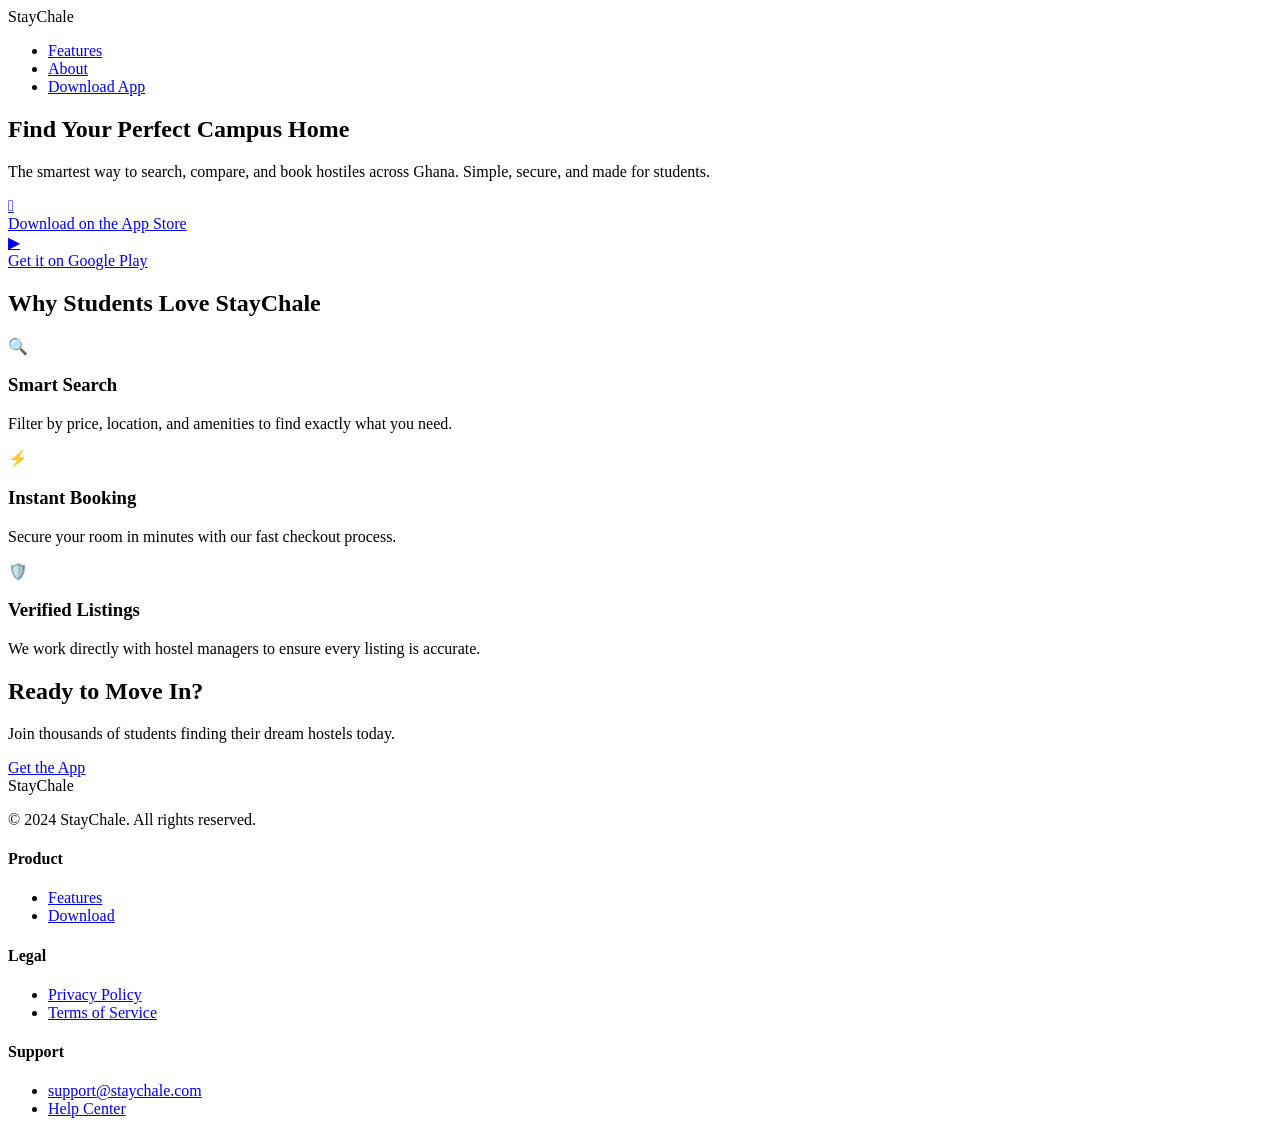
==== index.html @ f3df3274 "rt" ====
<!DOCTYPE html>
<html lang="en">
<head>
    <meta charset="UTF-8">
    <meta name="viewport" content="width=device-width, initial-scale=1.0">
    <title>StayChale | Find Your Perfect Campus Home</title>
    <meta name="description" content="StayChale is the ultimate platform for students to find, book, and manage their hostel accommodations with ease. Secure, fast, and reliable.">
    <link rel="stylesheet" href="style.css">
    <link rel="preconnect" href="https://fonts.googleapis.com">
    <link rel="preconnect" href="https://fonts.gstatic.com" crossorigin>
    <link href="https://fonts.googleapis.com/css2?family=Outfit:wght@300;400;600;700&family=Inter:wght@400;500&display=swap" rel="stylesheet">
</head>
<body>
    <header>
        <nav class="container">
            <div class="logo">
                <span class="logo-text">Stay<span>Chale</span></span>
            </div>
            <ul class="nav-links">
                <li><a href="#features">Features</a></li>
                <li><a href="#about">About</a></li>
                <li><a href="#download" class="btn-primary-sm">Download App</a></li>
            </ul>
        </nav>
    </header>

    <main>
        <section class="hero">
            <div class="container hero-content">
                <div class="hero-text">
                    <h1>Find Your Perfect <span>Campus Home</span></h1>
                    <p>The smartest way to search, compare, and book hostiles across Ghana. Simple, secure, and made for students.</p>
                    <div class="hero-btns">
                        <a href="#" class="btn-store">
                            <span class="btn-icon"></span>
                            <div class="btn-text">
                                <span class="btn-sub">Download on the</span>
                                <span class="btn-main">App Store</span>
                            </div>
                        </a>
                        <a href="#" class="btn-store">
                            <span class="btn-icon">▶</span>
                            <div class="btn-text">
                                <span class="btn-sub">Get it on</span>
                                <span class="btn-main">Google Play</span>
                            </div>
                        </a>
                    </div>
                </div>
                <div class="hero-image">
                    <div class="mockup-container">
                        <!-- We'll use CSS for a high-end mockup feel -->
                        <div class="phone-mockup">
                            <div class="phone-screen">
                                <div class="app-header">
                                    <div class="search-bar"></div>
                                </div>
                                <div class="app-content">
                                    <div class="card card-skeleton"></div>
                                    <div class="card card-skeleton"></div>
                                    <div class="card card-skeleton"></div>
                                </div>
                            </div>
                        </div>
                    </div>
                </div>
            </div>
        </section>

        <section id="features" class="features">
            <div class="container">
                <h2 class="section-title">Why Students Love StayChale</h2>
                <div class="features-grid">
                    <div class="feature-card">
                        <div class="feature-icon">🔍</div>
                        <h3>Smart Search</h3>
                        <p>Filter by price, location, and amenities to find exactly what you need.</p>
                    </div>
                    <div class="feature-card">
                        <div class="feature-icon">⚡</div>
                        <h3>Instant Booking</h3>
                        <p>Secure your room in minutes with our fast checkout process.</p>
                    </div>
                    <div class="feature-card">
                        <div class="feature-icon">🛡️</div>
                        <h3>Verified Listings</h3>
                        <p>We work directly with hostel managers to ensure every listing is accurate.</p>
                    </div>
                </div>
            </div>
        </section>

        <section id="download" class="cta">
            <div class="container cta-content">
                <h2>Ready to Move In?</h2>
                <p>Join thousands of students finding their dream hostels today.</p>
                <div class="cta-btns">
                     <a href="#" class="btn-primary">Get the App</a>
                </div>
            </div>
        </section>
    </main>

    <footer>
        <div class="container footer-content">
            <div class="footer-brand">
                <span class="logo-text">Stay<span>Chale</span></span>
                <p>© 2024 StayChale. All rights reserved.</p>
            </div>
            <div class="footer-links">
                <div>
                    <h4>Product</h4>
                    <ul>
                        <li><a href="#features">Features</a></li>
                        <li><a href="#download">Download</a></li>
                    </ul>
                </div>
                <div>
                    <h4>Legal</h4>
                    <ul>
                        <li><a href="privacy.html">Privacy Policy</a></li>
                        <li><a href="terms.html">Terms of Service</a></li>
                    </ul>
                </div>
                <div>
                    <h4>Support</h4>
                    <ul>
                        <li><a href="mailto:support@staychale.com">support@staychale.com</a></li>
                        <li><a href="#">Help Center</a></li>
                    </ul>
                </div>
            </div>
        </div>
    </footer>

    <script src="script.js"></script>
</body>
</html>
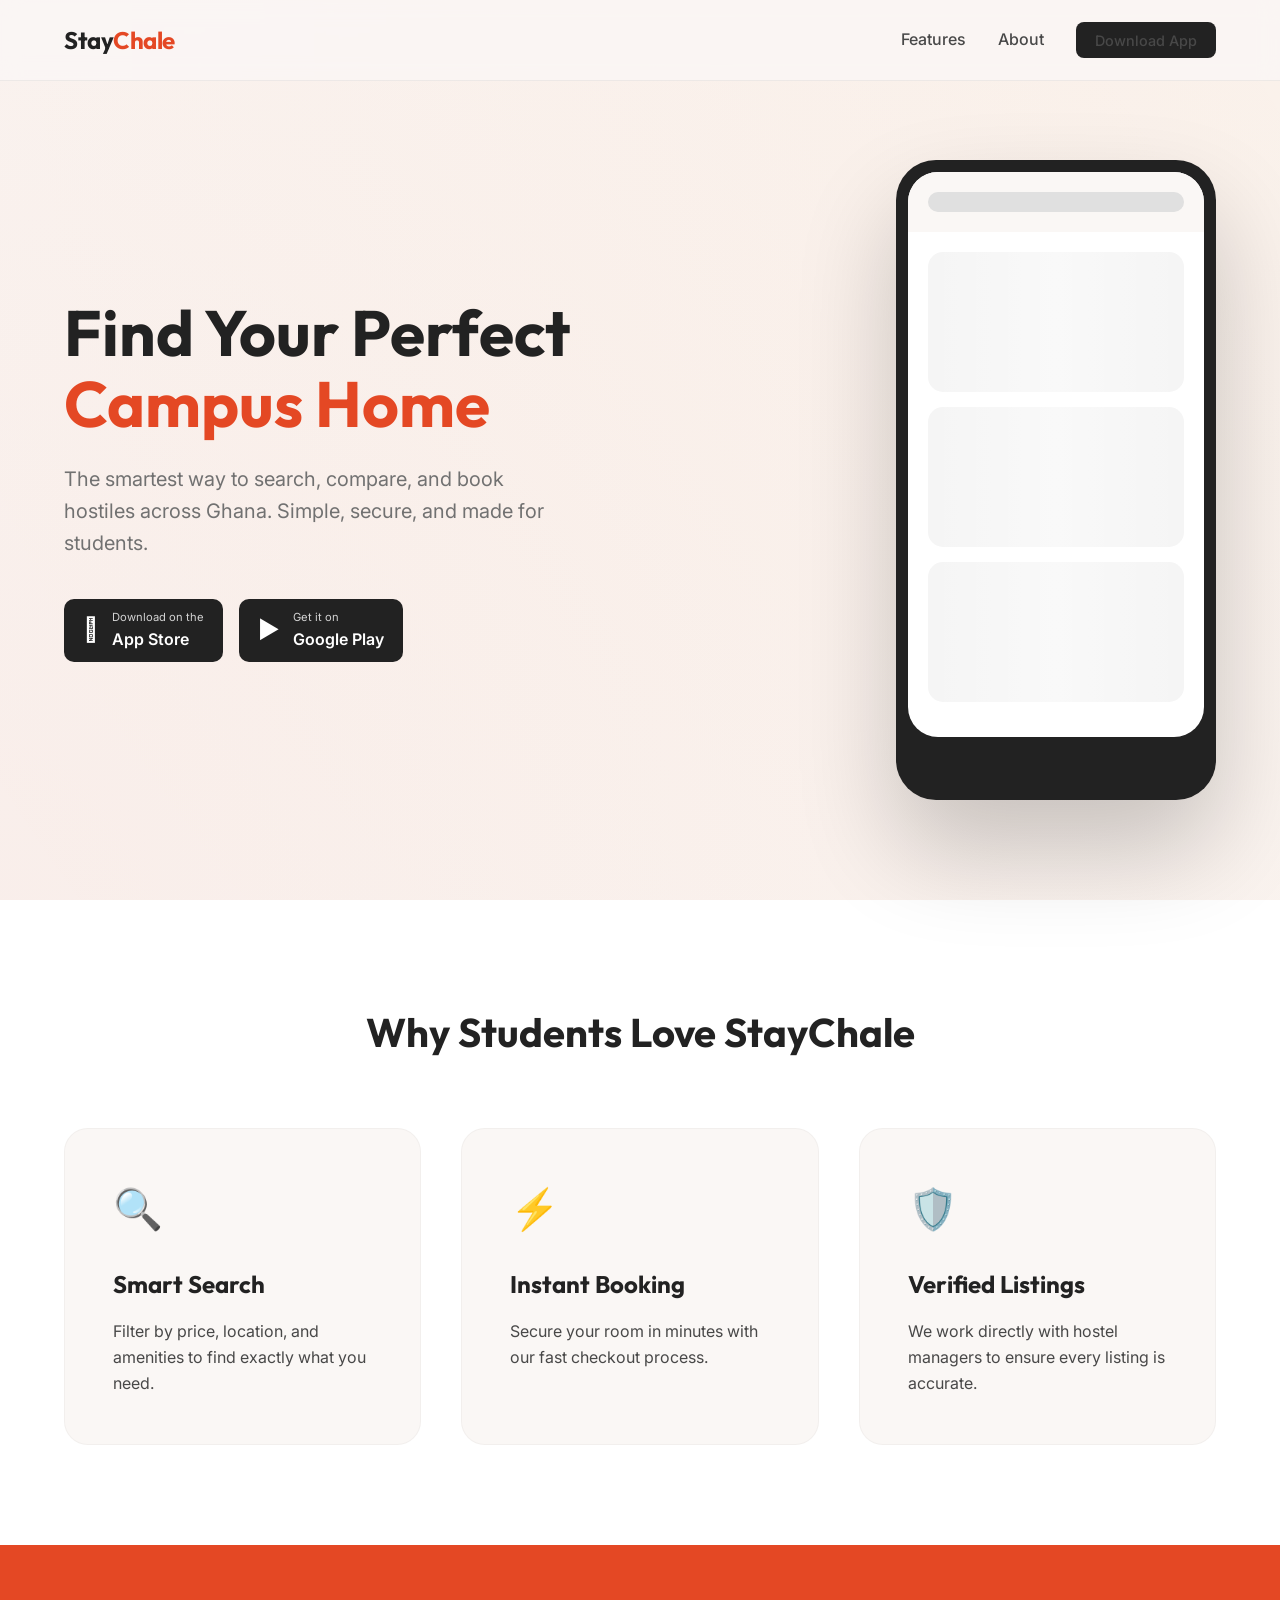
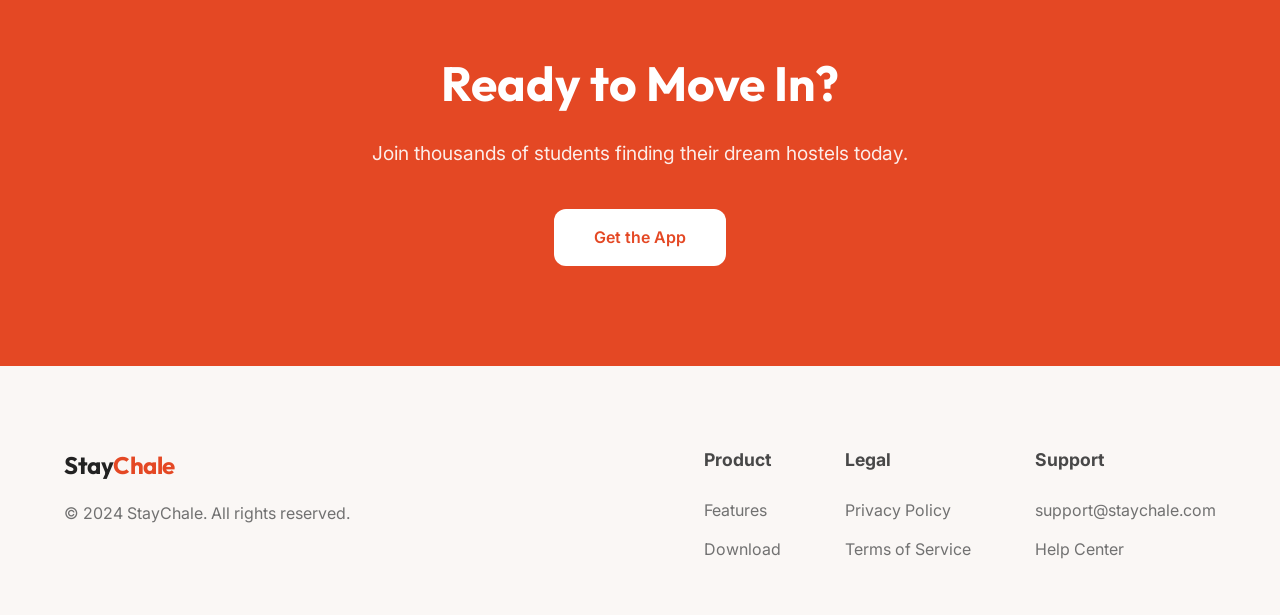
==== commit 3068deca: "tu" ====
--- a/index.html
+++ b/index.html
@@ -6,6 +6,7 @@
     <title>StayChale | Find Your Perfect Campus Home</title>
     <meta name="description" content="StayChale is the ultimate platform for students to find, book, and manage their hostel accommodations with ease. Secure, fast, and reliable.">
     <link rel="stylesheet" href="style.css">
+    <link rel="icon" type="image/png" href="favicon.png">
     <link rel="preconnect" href="https://fonts.googleapis.com">
     <link rel="preconnect" href="https://fonts.gstatic.com" crossorigin>
     <link href="https://fonts.googleapis.com/css2?family=Outfit:wght@300;400;600;700&family=Inter:wght@400;500&display=swap" rel="stylesheet">
--- a/style.css
+++ b/style.css
@@ -0,0 +1,412 @@
+:root {
+    --primary: #E44824;
+    --primary-dark: #cc3a1a;
+    --secondary: #FC8423;
+    --bg-light: #FAF7F5;
+    --white: #FFFFFF;
+    --black: #222222;
+    --grey: #717171;
+    --light-grey: #F5F5F5;
+    --text-main: #484848;
+    --success: #008489;
+    --font-heading: 'Outfit', sans-serif;
+    --font-body: 'Inter', sans-serif;
+    --transition: all 0.3s cubic-bezier(0.4, 0, 0.2, 1);
+    --shadow: 0 10px 30px rgba(0,0,0,0.05);
+}
+
+* {
+    margin: 0;
+    padding: 0;
+    box-sizing: border-box;
+}
+
+html {
+    scroll-behavior: smooth;
+}
+
+body {
+    font-family: var(--font-body);
+    color: var(--text-main);
+    background-color: var(--bg-light);
+    line-height: 1.6;
+    overflow-x: hidden;
+}
+
+h1, h2, h3, .logo-text {
+    font-family: var(--font-heading);
+    color: var(--black);
+}
+
+.container {
+    max-width: 1200px;
+    margin: 0 auto;
+    padding: 0 1.5rem;
+}
+
+/* Header & Nav */
+header {
+    background: rgba(250, 247, 245, 0.8);
+    backdrop-filter: blur(10px);
+    position: fixed;
+    top: 0;
+    width: 100%;
+    z-index: 1000;
+    border-bottom: 1px solid rgba(0,0,0,0.05);
+}
+
+nav {
+    display: flex;
+    justify-content: space-between;
+    align-items: center;
+    height: 80px;
+}
+
+.logo-text {
+    font-size: 1.5rem;
+    font-weight: 700;
+    letter-spacing: -0.5px;
+}
+
+.logo-text span {
+    color: var(--primary);
+}
+
+.nav-links {
+    display: flex;
+    list-style: none;
+    gap: 2rem;
+    align-items: center;
+}
+
+.nav-links a {
+    text-decoration: none;
+    color: var(--text-main);
+    font-weight: 500;
+    transition: var(--transition);
+}
+
+.nav-links a:hover {
+    color: var(--primary);
+}
+
+/* Buttons */
+.btn-primary {
+    background-color: var(--primary);
+    color: var(--white);
+    padding: 1rem 2.5rem;
+    border-radius: 12px;
+    text-decoration: none;
+    font-weight: 600;
+    display: inline-block;
+    transition: var(--transition);
+    border: none;
+    cursor: pointer;
+}
+
+.btn-primary:hover {
+    background-color: var(--primary-dark);
+    transform: translateY(-2px);
+    box-shadow: 0 10px 20px rgba(228, 72, 36, 0.2);
+}
+
+.btn-primary-sm {
+    background-color: var(--black);
+    color: var(--white);
+    padding: 0.6rem 1.2rem;
+    border-radius: 8px;
+    text-decoration: none;
+    font-weight: 600;
+    font-size: 0.9rem;
+    transition: var(--transition);
+}
+
+.btn-primary-sm:hover {
+    background-color: var(--primary);
+}
+
+.btn-store {
+    background: var(--black);
+    color: var(--white);
+    display: flex;
+    align-items: center;
+    padding: 0.6rem 1.2rem;
+    border-radius: 10px;
+    text-decoration: none;
+    transition: var(--transition);
+    gap: 0.8rem;
+}
+
+.btn-store:hover {
+    background-color: var(--primary);
+    transform: translateY(-2px);
+}
+
+.btn-icon {
+    font-size: 1.5rem;
+}
+
+.btn-text {
+    display: flex;
+    flex-direction: column;
+}
+
+.btn-sub {
+    font-size: 0.7rem;
+    opacity: 0.8;
+}
+
+.btn-main {
+    font-size: 1rem;
+    font-weight: 600;
+}
+
+/* Hero Section */
+.hero {
+    padding: 160px 0 100px;
+    background: radial-gradient(circle at top right, rgba(252, 132, 35, 0.05), transparent),
+                radial-gradient(circle at bottom left, rgba(228, 72, 36, 0.05), transparent);
+}
+
+.hero-content {
+    display: flex;
+    align-items: center;
+    justify-content: space-between;
+    gap: 4rem;
+}
+
+.hero-text {
+    flex: 1;
+}
+
+.hero-text h1 {
+    font-size: 4rem;
+    line-height: 1.1;
+    margin-bottom: 1.5rem;
+}
+
+.hero-text h1 span {
+    color: var(--primary);
+}
+
+.hero-text p {
+    font-size: 1.25rem;
+    color: var(--grey);
+    margin-bottom: 2.5rem;
+    max-width: 500px;
+}
+
+.hero-btns {
+    display: flex;
+    gap: 1rem;
+}
+
+.hero-image {
+    flex: 1;
+    position: relative;
+    display: flex;
+    justify-content: flex-end;
+}
+
+/* Phone Mockup */
+.mockup-container {
+    width: 320px;
+    height: 640px;
+    background: var(--black);
+    padding: 12px;
+    border-radius: 40px;
+    box-shadow: 0 50px 100px rgba(0,0,0,0.2);
+    position: relative;
+    animation: float 6s ease-in-out infinite;
+}
+
+@keyframes float {
+    0%, 100% { transform: translateY(0); }
+    50% { transform: translateY(-20px); }
+}
+
+.phone-screen {
+    width: 100%;
+    height: 100%;
+    background: white;
+    border-radius: 30px;
+    overflow: hidden;
+    display: flex;
+    flex-direction: column;
+}
+
+.app-header {
+    height: 60px;
+    background: var(--bg-light);
+    padding: 20px;
+}
+
+.search-bar {
+    height: 100%;
+    background: #e0e0e0;
+    border-radius: 10px;
+}
+
+.app-content {
+    padding: 20px;
+    flex: 1;
+    overflow: hidden;
+}
+
+.card-skeleton {
+    width: 100%;
+    height: 140px;
+    background: var(--light-grey);
+    border-radius: 15px;
+    margin-bottom: 15px;
+    position: relative;
+    overflow: hidden;
+}
+
+.card-skeleton::after {
+    content: "";
+    position: absolute;
+    top: 0; right: 0; bottom: 0; left: 0;
+    background: linear-gradient(90deg, transparent, rgba(255,255,255,0.4), transparent);
+    animation: shimmer 2s infinite;
+}
+
+@keyframes shimmer {
+    0% { transform: translateX(-100%); }
+    100% { transform: translateX(100%); }
+}
+
+/* Features */
+.features {
+    padding: 100px 0;
+    background: white;
+}
+
+.section-title {
+    text-align: center;
+    font-size: 2.5rem;
+    margin-bottom: 4rem;
+}
+
+.features-grid {
+    display: grid;
+    grid-template-columns: repeat(auto-fit, minmax(300px, 1fr));
+    gap: 2.5rem;
+}
+
+.feature-card {
+    padding: 3rem;
+    background: var(--bg-light);
+    border-radius: 24px;
+    transition: var(--transition);
+    border: 1px solid rgba(0,0,0,0.03);
+}
+
+.feature-card:hover {
+    transform: translateY(-10px);
+    box-shadow: var(--shadow);
+    border-color: var(--primary);
+}
+
+.feature-icon {
+    font-size: 2.5rem;
+    margin-bottom: 1.5rem;
+}
+
+.feature-card h3 {
+    margin-bottom: 1rem;
+    font-size: 1.5rem;
+}
+
+/* CTA */
+.cta {
+    padding: 100px 0;
+    text-align: center;
+    background: var(--primary);
+    color: var(--white);
+}
+
+.cta h2 {
+    color: var(--white);
+    font-size: 3rem;
+    margin-bottom: 1rem;
+}
+
+.cta p {
+    font-size: 1.2rem;
+    margin-bottom: 2.5rem;
+    opacity: 0.9;
+}
+
+.cta-btns .btn-primary {
+    background-color: var(--white);
+    color: var(--primary);
+}
+
+.cta-btns .btn-primary:hover {
+    background-color: var(--bg-light);
+    color: var(--primary-dark);
+}
+
+/* Footer */
+footer {
+    padding: 80px 0 40px;
+    background: var(--bg-light);
+}
+
+.footer-content {
+    display: flex;
+    justify-content: space-between;
+    flex-wrap: wrap;
+    gap: 3rem;
+}
+
+.footer-brand p {
+    margin-top: 1rem;
+    color: var(--grey);
+}
+
+.footer-links {
+    display: flex;
+    gap: 4rem;
+}
+
+.footer-links h4 {
+    margin-bottom: 1.5rem;
+    font-size: 1.1rem;
+}
+
+.footer-links ul {
+    list-style: none;
+}
+
+.footer-links li {
+    margin-bottom: 0.8rem;
+}
+
+.footer-links a {
+    text-decoration: none;
+    color: var(--grey);
+    transition: var(--transition);
+}
+
+.footer-links a:hover {
+    color: var(--primary);
+}
+
+/* Responsive */
+@media (max-width: 968px) {
+    .hero-content {
+        flex-direction: column;
+        text-align: center;
+    }
+    .hero-text h1 {
+        font-size: 3rem;
+    }
+    .hero-image {
+        justify-content: center;
+    }
+    .hero-btns {
+        justify-content: center;
+    }
+}
